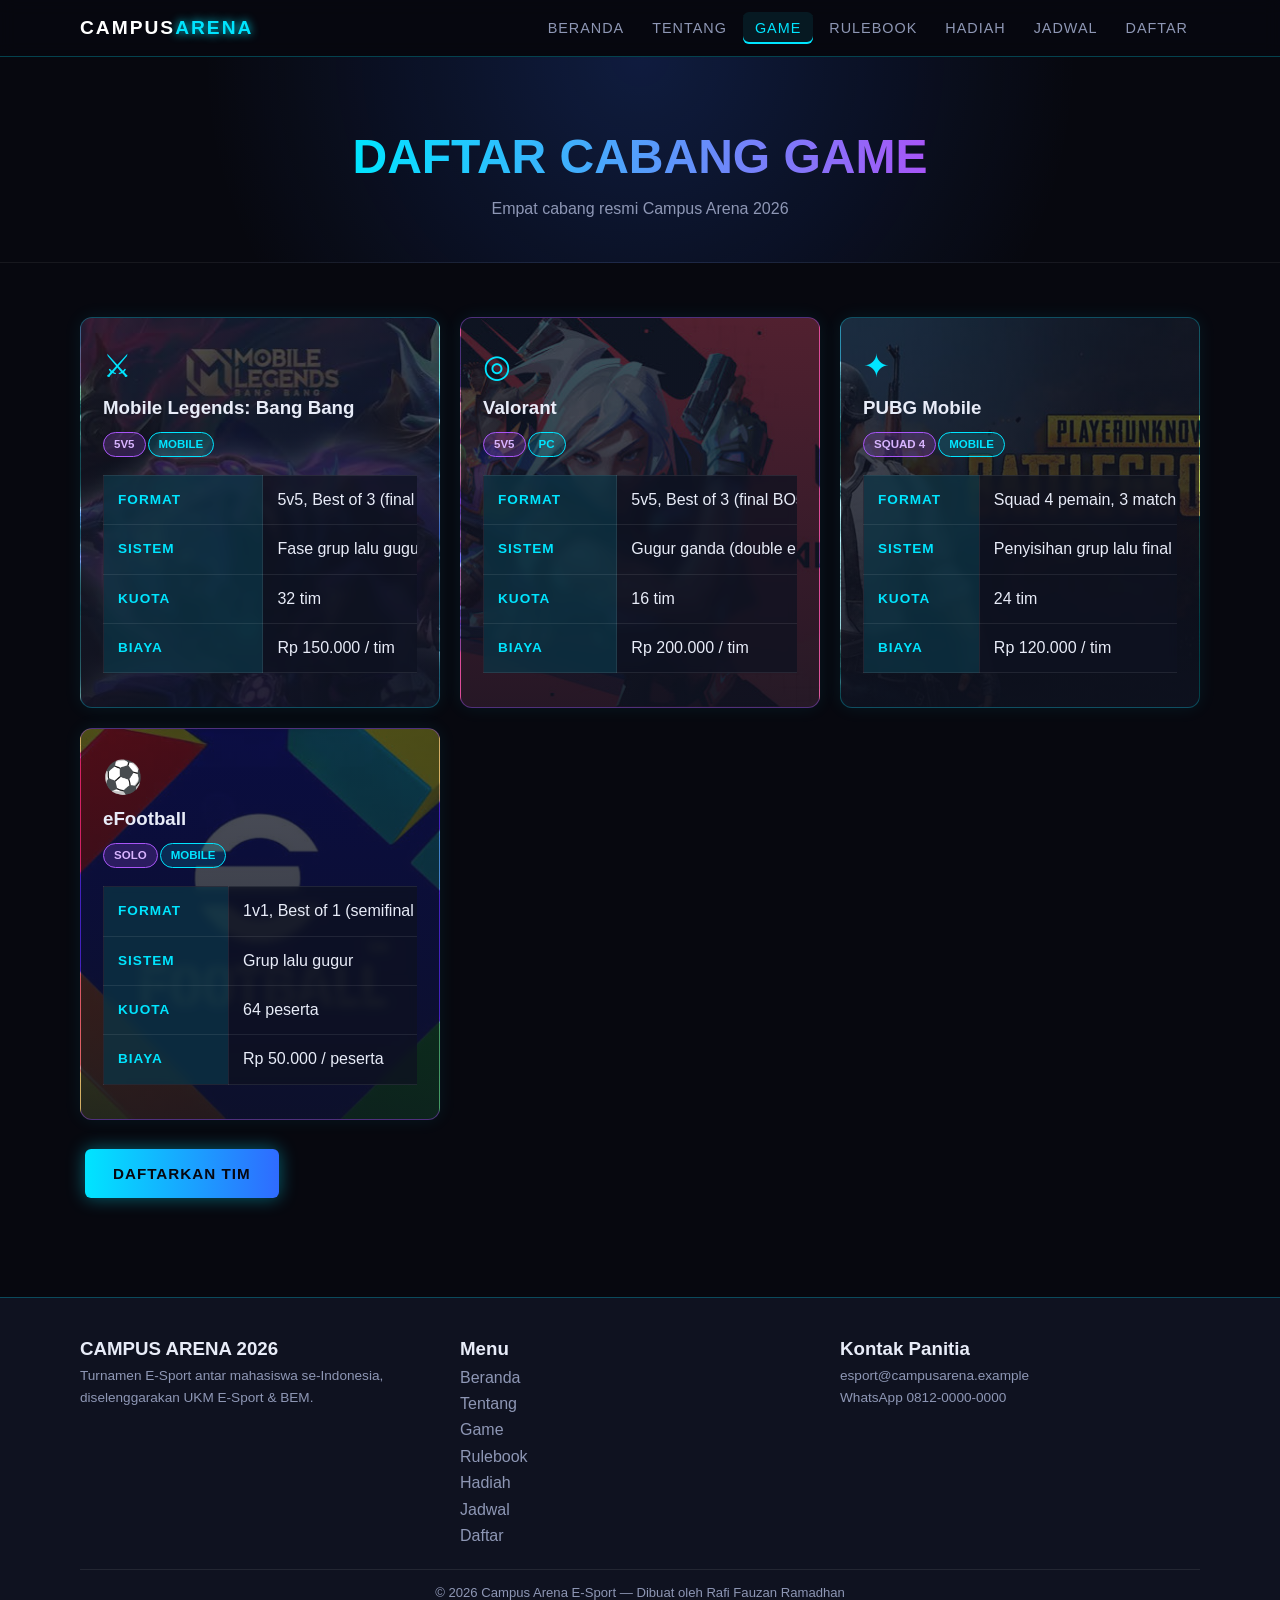
==== game.html @ 854ea695 "Add files via upload" ====
<!DOCTYPE html>
<html lang="id">

<head>
    <meta charset="UTF-8">
    <meta name="viewport" content="width=device-width,initial-scale=1">
    <title>Daftar Cabang Game | CAMPUS ARENA 2026</title>
    <link rel="stylesheet" href="css/style.css">
</head>

<body>
    <header id="rafi_fauzan_ramadhan_header">
        <div class="rafi_fauzan_ramadhan_wadah rafi_fauzan_ramadhan_bar"><a class="rafi_fauzan_ramadhan_logo"
                href="index.html">CAMPUS<span>ARENA</span></a>
            <button id="rafi_fauzan_ramadhan_tombol_menu" aria-label="Menu">☰</button>
            <ul id="rafi_fauzan_ramadhan_menu_nav">
                <li><a href="index.html">Beranda</a></li>
                <li><a href="tentang.html">Tentang</a></li>
                <li><a href="game.html" class="rafi_fauzan_ramadhan_aktif">Game</a></li>
                <li><a href="rulebook.html">Rulebook</a></li>
                <li><a href="hadiah.html">Hadiah</a></li>
                <li><a href="jadwal.html">Jadwal</a></li>
                <li><a href="kontak.html">Daftar</a></li>
            </ul>
        </div>
    </header>
    <section class="rafi_fauzan_ramadhan_judul_halaman">
        <div class="rafi_fauzan_ramadhan_wadah">
            <h1><span class="rafi_fauzan_ramadhan_neon">Daftar Cabang Game</span></h1>
            <p>Empat cabang resmi Campus Arena 2026</p>
        </div>
    </section>
    <section class="rafi_fauzan_ramadhan_seksi">
        <div class="rafi_fauzan_ramadhan_wadah">
            <div class="rafi_fauzan_ramadhan_grid" style="grid-template-columns:repeat(auto-fit,minmax(320px,1fr))">
                <div class="rafi_fauzan_ramadhan_kartu rafi_fauzan_ramadhan_bg_ml">
                    <p class="rafi_fauzan_ramadhan_ikon">⚔</p>
                    <h3>Mobile Legends: Bang Bang</h3><span class="rafi_fauzan_ramadhan_badge">5v5</span><span
                        class="rafi_fauzan_ramadhan_badge rafi_fauzan_ramadhan_badge_cyan">Mobile</span>
                    <div class="rafi_fauzan_ramadhan_scroll">
                        <table>
                            <tr>
                                <th>Format</th>
                                <td>5v5, Best of 3 (final BO5)</td>
                            </tr>
                            <tr>
                                <th>Sistem</th>
                                <td>Fase grup lalu gugur</td>
                            </tr>
                            <tr>
                                <th>Kuota</th>
                                <td>32 tim</td>
                            </tr>
                            <tr>
                                <th>Biaya</th>
                                <td>Rp 150.000 / tim</td>
                            </tr>
                        </table>
                    </div>
                </div>
                <div class="rafi_fauzan_ramadhan_kartu rafi_fauzan_ramadhan_ungu rafi_fauzan_ramadhan_bg_valorant">
                    <p class="rafi_fauzan_ramadhan_ikon">◎</p>
                    <h3>Valorant</h3><span class="rafi_fauzan_ramadhan_badge">5v5</span><span
                        class="rafi_fauzan_ramadhan_badge rafi_fauzan_ramadhan_badge_cyan">PC</span>
                    <div class="rafi_fauzan_ramadhan_scroll">
                        <table>
                            <tr>
                                <th>Format</th>
                                <td>5v5, Best of 3 (final BO5)</td>
                            </tr>
                            <tr>
                                <th>Sistem</th>
                                <td>Gugur ganda (double elimination)</td>
                            </tr>
                            <tr>
                                <th>Kuota</th>
                                <td>16 tim</td>
                            </tr>
                            <tr>
                                <th>Biaya</th>
                                <td>Rp 200.000 / tim</td>
                            </tr>
                        </table>
                    </div>
                </div>
                <div class="rafi_fauzan_ramadhan_kartu rafi_fauzan_ramadhan_bg_pubg">
                    <p class="rafi_fauzan_ramadhan_ikon">✦</p>
                    <h3>PUBG Mobile</h3><span class="rafi_fauzan_ramadhan_badge">Squad 4</span><span
                        class="rafi_fauzan_ramadhan_badge rafi_fauzan_ramadhan_badge_cyan">Mobile</span>
                    <div class="rafi_fauzan_ramadhan_scroll">
                        <table>
                            <tr>
                                <th>Format</th>
                                <td>Squad 4 pemain, 3 match per ronde</td>
                            </tr>
                            <tr>
                                <th>Sistem</th>
                                <td>Penyisihan grup lalu final (poin kumulatif)</td>
                            </tr>
                            <tr>
                                <th>Kuota</th>
                                <td>24 tim</td>
                            </tr>
                            <tr>
                                <th>Biaya</th>
                                <td>Rp 120.000 / tim</td>
                            </tr>
                        </table>
                    </div>
                </div>
                <div class="rafi_fauzan_ramadhan_kartu rafi_fauzan_ramadhan_ungu rafi_fauzan_ramadhan_bg_efootball">
                    <p class="rafi_fauzan_ramadhan_ikon">⚽</p>
                    <h3>eFootball</h3><span class="rafi_fauzan_ramadhan_badge">Solo</span><span
                        class="rafi_fauzan_ramadhan_badge rafi_fauzan_ramadhan_badge_cyan">Mobile</span>
                    <div class="rafi_fauzan_ramadhan_scroll">
                        <table>
                            <tr>
                                <th>Format</th>
                                <td>1v1, Best of 1 (semifinal &amp; final BO3)</td>
                            </tr>
                            <tr>
                                <th>Sistem</th>
                                <td>Grup lalu gugur</td>
                            </tr>
                            <tr>
                                <th>Kuota</th>
                                <td>64 peserta</td>
                            </tr>
                            <tr>
                                <th>Biaya</th>
                                <td>Rp 50.000 / peserta</td>
                            </tr>
                        </table>
                    </div>
                </div>
            </div>
            <p style="margin-top:24px"><a class="rafi_fauzan_ramadhan_tombol" href="kontak.html">Daftarkan Tim</a></p>
        </div>
    </section>
    <footer id="rafi_fauzan_ramadhan_footer">
        <div class="rafi_fauzan_ramadhan_wadah">
            <div class="rafi_fauzan_ramadhan_foot_grid">
                <div>
                    <h3>CAMPUS ARENA 2026</h3>
                    <p class="rafi_fauzan_ramadhan_info">Turnamen E-Sport antar mahasiswa se-Indonesia, diselenggarakan
                        UKM E-Sport &amp; BEM.</p>
                </div>
                <div>
                    <h3>Menu</h3><a href="index.html">Beranda</a><a href="tentang.html">Tentang</a><a
                        href="game.html">Game</a><a href="rulebook.html">Rulebook</a><a href="hadiah.html">Hadiah</a><a
                        href="jadwal.html">Jadwal</a><a href="kontak.html">Daftar</a>
                </div>
                <div>
                    <h3>Kontak Panitia</h3>
                    <p class="rafi_fauzan_ramadhan_info">esport@campusarena.example<br>WhatsApp 0812-0000-0000</p>
                </div>
            </div>
            <p class="rafi_fauzan_ramadhan_hak">© 2026 Campus Arena E-Sport — Dibuat oleh Rafi Fauzan Ramadhan</p>
        </div>
    </footer>
    <script src="js/script.js"></script>
</body>

</html>
---- css/style.css ----
:root{--bg:#07080f;--bg2:#0f1220;--kartu:#141829;--cyan:#00e5ff;--ungu:#a855f7;--biru:#2f6bff;--teks:#e8ecf8;--redup:#8e97b5}
*{box-sizing:border-box;margin:0;padding:0}
body{font-family:'Segoe UI',Arial,sans-serif;background:var(--bg);color:var(--teks);line-height:1.65}
a{color:var(--cyan)}
.rafi_fauzan_ramadhan_wadah{width:min(1120px,92%);margin:auto}
#rafi_fauzan_ramadhan_header{position:sticky;top:0;z-index:50;background:#07080fee;border-bottom:1px solid #00e5ff44;backdrop-filter:blur(8px)}
.rafi_fauzan_ramadhan_bar{display:flex;justify-content:space-between;align-items:center;padding:12px 0}
.rafi_fauzan_ramadhan_logo{font-weight:800;letter-spacing:2px;text-decoration:none;color:#fff;font-size:1.2rem}
.rafi_fauzan_ramadhan_logo span{color:var(--cyan);text-shadow:0 0 10px var(--cyan)}
#rafi_fauzan_ramadhan_menu_nav{display:flex;gap:4px;list-style:none}
#rafi_fauzan_ramadhan_menu_nav a{color:var(--redup);text-decoration:none;padding:8px 12px;border-radius:6px;font-size:.9rem;text-transform:uppercase;letter-spacing:1px}
#rafi_fauzan_ramadhan_menu_nav a:hover,#rafi_fauzan_ramadhan_menu_nav a.rafi_fauzan_ramadhan_aktif{color:var(--cyan);background:#00e5ff15;box-shadow:inset 0 -2px var(--cyan)}
#rafi_fauzan_ramadhan_tombol_menu{display:none;background:none;border:1px solid var(--cyan);color:var(--cyan);font-size:1.6rem;padding:0 10px;border-radius:6px;cursor:pointer}
.rafi_fauzan_ramadhan_hero{padding:110px 0 90px;text-align:center;background:radial-gradient(circle at 50% 0,#a855f733,transparent 60%),linear-gradient(#00e5ff12 1px,transparent 1px) 0 0/48px 48px,linear-gradient(90deg,#00e5ff12 1px,transparent 1px) 0 0/48px 48px}
.rafi_fauzan_ramadhan_label{display:inline-block;border:1px solid var(--cyan);color:var(--cyan);padding:4px 16px;border-radius:30px;font-size:.8rem;letter-spacing:3px}
.rafi_fauzan_ramadhan_hero h1{font-size:clamp(2.4rem,8vw,5.4rem);line-height:1.05;margin:20px 0;font-weight:900;text-transform:uppercase}
.rafi_fauzan_ramadhan_neon{background:linear-gradient(90deg,var(--cyan),var(--ungu),var(--cyan));background-size:200%;-webkit-background-clip:text;background-clip:text;color:transparent;animation:rafi_fauzan_ramadhan_geser 4s linear infinite}
@keyframes rafi_fauzan_ramadhan_geser{to{background-position:200%}}
.rafi_fauzan_ramadhan_hero p{max-width:640px;margin:0 auto 28px;color:var(--redup)}
.rafi_fauzan_ramadhan_tombol{display:inline-block;padding:12px 28px;margin:5px;border-radius:6px;text-decoration:none;font-weight:700;letter-spacing:1px;text-transform:uppercase;border:0;cursor:pointer;font-size:.95rem;color:#07080f;background:linear-gradient(90deg,var(--cyan),var(--biru));box-shadow:0 0 18px #00e5ff66}
.rafi_fauzan_ramadhan_tombol:hover{transform:translateY(-2px);box-shadow:0 0 28px #00e5ffaa}
.rafi_fauzan_ramadhan_tombol_garis{background:none;color:var(--ungu);border:2px solid var(--ungu);box-shadow:0 0 14px #a855f755}
.rafi_fauzan_ramadhan_judul_halaman{padding:60px 0 40px;text-align:center;border-bottom:1px solid #ffffff10;background:radial-gradient(circle at 50% 0,#2f6bff33,transparent 65%)}
.rafi_fauzan_ramadhan_judul_halaman h1{font-size:clamp(1.8rem,5vw,3rem);text-transform:uppercase}
.rafi_fauzan_ramadhan_judul_halaman p{color:var(--redup)}
.rafi_fauzan_ramadhan_seksi{padding:54px 0}.rafi_fauzan_ramadhan_seksi h2{font-size:1.7rem;margin-bottom:20px;text-transform:uppercase;letter-spacing:1px}
.rafi_fauzan_ramadhan_seksi h2::before{content:'// ';color:var(--cyan)}
.rafi_fauzan_ramadhan_grid{display:grid;grid-template-columns:repeat(auto-fit,minmax(240px,1fr));gap:20px}
.rafi_fauzan_ramadhan_kartu{background:var(--kartu);border:1px solid #00e5ff44;border-radius:12px;padding:22px;box-shadow:0 0 18px #00e5ff14;transition:.25s}
.rafi_fauzan_ramadhan_kartu:hover{border-color:var(--cyan);box-shadow:0 0 24px #00e5ff55;transform:translateY(-4px)}
.rafi_fauzan_ramadhan_kartu h3{margin-bottom:6px}.rafi_fauzan_ramadhan_ikon{font-size:2rem;color:var(--cyan)}
.rafi_fauzan_ramadhan_ungu{border-color:#a855f766}.rafi_fauzan_ramadhan_ungu:hover{border-color:var(--ungu);box-shadow:0 0 24px #a855f755}
.rafi_fauzan_ramadhan_badge{display:inline-block;font-size:.72rem;font-weight:700;padding:2px 10px;border-radius:20px;background:#a855f733;color:#d8b4fe;border:1px solid var(--ungu);margin:2px 2px 6px 0;text-transform:uppercase}
.rafi_fauzan_ramadhan_badge_cyan{background:#00e5ff22;color:var(--cyan);border-color:var(--cyan)}
.rafi_fauzan_ramadhan_angka{font-size:2.4rem;font-weight:900}
.rafi_fauzan_ramadhan_prize{text-align:center;padding:34px;border-radius:14px;background:linear-gradient(135deg,#2f6bff33,#a855f733);border:1px solid var(--cyan);box-shadow:0 0 30px #00e5ff44}
.rafi_fauzan_ramadhan_prize .rafi_fauzan_ramadhan_angka{font-size:clamp(2.4rem,8vw,4.4rem)}
.rafi_fauzan_ramadhan_garis{list-style:none;border-left:2px solid var(--cyan);padding-left:22px}
.rafi_fauzan_ramadhan_garis li{position:relative;margin-bottom:18px}
.rafi_fauzan_ramadhan_garis li::before{content:'';position:absolute;left:-30px;top:6px;width:14px;height:14px;border-radius:50%;background:var(--bg);border:2px solid var(--cyan);box-shadow:0 0 8px var(--cyan)}
.rafi_fauzan_ramadhan_garis b{color:var(--cyan)}
.rafi_fauzan_ramadhan_scroll{overflow-x:auto}
table{width:100%;border-collapse:collapse;margin:12px 0;background:var(--kartu);min-width:520px}
th,td{padding:11px 14px;border:1px solid #ffffff15;text-align:left}
th{background:#00e5ff1f;color:var(--cyan);text-transform:uppercase;font-size:.85rem;letter-spacing:1px}
tr:hover td{background:#ffffff08}
.rafi_fauzan_ramadhan_emas{color:#ffd54a}.rafi_fauzan_ramadhan_perak{color:#cfd8e6}.rafi_fauzan_ramadhan_perunggu{color:#e0904f}
.rafi_fauzan_ramadhan_podium{text-align:center}.rafi_fauzan_ramadhan_podium .rafi_fauzan_ramadhan_angka{font-size:1.7rem}
.rafi_fauzan_ramadhan_tab_bar,.rafi_fauzan_ramadhan_filter{display:flex;flex-wrap:wrap;gap:8px;margin-bottom:22px}
.rafi_fauzan_ramadhan_tab_bar button,.rafi_fauzan_ramadhan_filter button{background:var(--kartu);color:var(--redup);border:1px solid #ffffff25;padding:10px 20px;border-radius:6px;cursor:pointer;font-weight:600;font-size:.9rem}
.rafi_fauzan_ramadhan_tab_bar button.rafi_fauzan_ramadhan_aktif,.rafi_fauzan_ramadhan_filter button.rafi_fauzan_ramadhan_aktif,.rafi_fauzan_ramadhan_tab_bar button:hover,.rafi_fauzan_ramadhan_filter button:hover{color:#07080f;background:var(--cyan);border-color:var(--cyan);box-shadow:0 0 14px #00e5ff77}
.rafi_fauzan_ramadhan_panel{display:none}.rafi_fauzan_ramadhan_panel.rafi_fauzan_ramadhan_aktif{display:block;animation:rafi_fauzan_ramadhan_muncul .35s}
@keyframes rafi_fauzan_ramadhan_muncul{from{opacity:0;transform:translateY(8px)}}
.rafi_fauzan_ramadhan_aturan{background:var(--kartu);border:1px solid #ffffff20;border-radius:10px;margin-bottom:10px;overflow:hidden}
.rafi_fauzan_ramadhan_aturan_judul{width:100%;text-align:left;background:none;border:0;color:var(--teks);padding:16px 18px;font-size:1rem;font-weight:600;cursor:pointer;display:flex;justify-content:space-between;gap:10px}
.rafi_fauzan_ramadhan_aturan_judul::after{content:'+';color:var(--cyan);font-size:1.3rem}
.rafi_fauzan_ramadhan_aturan.rafi_fauzan_ramadhan_buka{border-color:var(--cyan)}.rafi_fauzan_ramadhan_aturan.rafi_fauzan_ramadhan_buka .rafi_fauzan_ramadhan_aturan_judul::after{content:'−'}
.rafi_fauzan_ramadhan_aturan_isi{display:none;padding:0 18px 16px;color:var(--redup)}.rafi_fauzan_ramadhan_aturan.rafi_fauzan_ramadhan_buka .rafi_fauzan_ramadhan_aturan_isi{display:block}
.rafi_fauzan_ramadhan_aturan_isi li{margin-left:20px}
.rafi_fauzan_ramadhan_sembunyi{display:none!important}
.rafi_fauzan_ramadhan_dua{display:grid;grid-template-columns:1.4fr 1fr;gap:28px;align-items:start}
.rafi_fauzan_ramadhan_form .rafi_fauzan_ramadhan_baris{display:flex;flex-direction:column;margin-bottom:14px}
.rafi_fauzan_ramadhan_form label{font-weight:600;margin-bottom:4px;font-size:.9rem}
.rafi_fauzan_ramadhan_form input,.rafi_fauzan_ramadhan_form select,.rafi_fauzan_ramadhan_form textarea{background:#0b0e1a;color:var(--teks);border:1px solid #ffffff30;border-radius:8px;padding:10px;font:inherit}
.rafi_fauzan_ramadhan_form input:focus,.rafi_fauzan_ramadhan_form select:focus,.rafi_fauzan_ramadhan_form textarea:focus{outline:0;border-color:var(--cyan);box-shadow:0 0 10px #00e5ff55}
.rafi_fauzan_ramadhan_galat{color:#ff5c7a;font-size:.82rem;min-height:1em}
.rafi_fauzan_ramadhan_info{color:var(--redup);font-size:.85rem}
#rafi_fauzan_ramadhan_modal{position:fixed;inset:0;background:#000b;display:none;align-items:center;justify-content:center;z-index:100;padding:16px}
#rafi_fauzan_ramadhan_modal.rafi_fauzan_ramadhan_buka{display:flex}
.rafi_fauzan_ramadhan_modal_isi{background:var(--kartu);border:1px solid var(--cyan);box-shadow:0 0 40px #00e5ff66;border-radius:14px;padding:26px;width:min(520px,100%);max-height:90vh;overflow:auto}
.rafi_fauzan_ramadhan_modal_isi h3{color:var(--cyan);margin-bottom:12px}
.rafi_fauzan_ramadhan_modal_isi dt{color:var(--redup);font-size:.8rem;text-transform:uppercase;margin-top:8px}
.rafi_fauzan_ramadhan_modal_isi dd{white-space:pre-line;word-break:break-word}
#rafi_fauzan_ramadhan_footer{margin-top:40px;padding:36px 0 16px;border-top:1px solid #00e5ff44;background:var(--bg2)}
.rafi_fauzan_ramadhan_foot_grid{display:grid;grid-template-columns:repeat(auto-fit,minmax(200px,1fr));gap:20px}
#rafi_fauzan_ramadhan_footer a{display:block;color:var(--redup);text-decoration:none}#rafi_fauzan_ramadhan_footer a:hover{color:var(--cyan)}
.rafi_fauzan_ramadhan_hak{text-align:center;font-size:.82rem;color:var(--redup);margin-top:20px;border-top:1px solid #ffffff15;padding-top:12px}
@media(max-width:860px){
#rafi_fauzan_ramadhan_tombol_menu{display:block}
#rafi_fauzan_ramadhan_menu_nav{display:none;position:absolute;top:100%;left:0;right:0;background:#07080ffa;flex-direction:column;padding:10px 4%;border-bottom:1px solid var(--cyan)}
#rafi_fauzan_ramadhan_menu_nav.rafi_fauzan_ramadhan_buka{display:flex}
.rafi_fauzan_ramadhan_dua{grid-template-columns:1fr}}

/* Background foto untuk kartu cabang game */
.rafi_fauzan_ramadhan_bg_ml,.rafi_fauzan_ramadhan_bg_valorant,.rafi_fauzan_ramadhan_bg_pubg,.rafi_fauzan_ramadhan_bg_efootball{background-size:cover;background-position:center;background-repeat:no-repeat;position:relative;overflow:hidden}
.rafi_fauzan_ramadhan_bg_ml{background-image:linear-gradient(180deg,rgba(14,18,32,.72),rgba(14,18,32,.90)),url('../img/mlbb.jpg')}
.rafi_fauzan_ramadhan_bg_valorant{background-image:linear-gradient(180deg,rgba(14,18,32,.72),rgba(14,18,32,.90)),url('../img/valorant.jpg')}
.rafi_fauzan_ramadhan_bg_pubg{background-image:linear-gradient(180deg,rgba(14,18,32,.72),rgba(14,18,32,.90)),url('../img/pubg.jpg')}
.rafi_fauzan_ramadhan_bg_efootball{background-image:linear-gradient(180deg,rgba(14,18,32,.72),rgba(14,18,32,.90)),url('../img/efootball.jpg')}
.rafi_fauzan_ramadhan_kartu table{background:rgba(14,18,32,.75);backdrop-filter:blur(4px)}
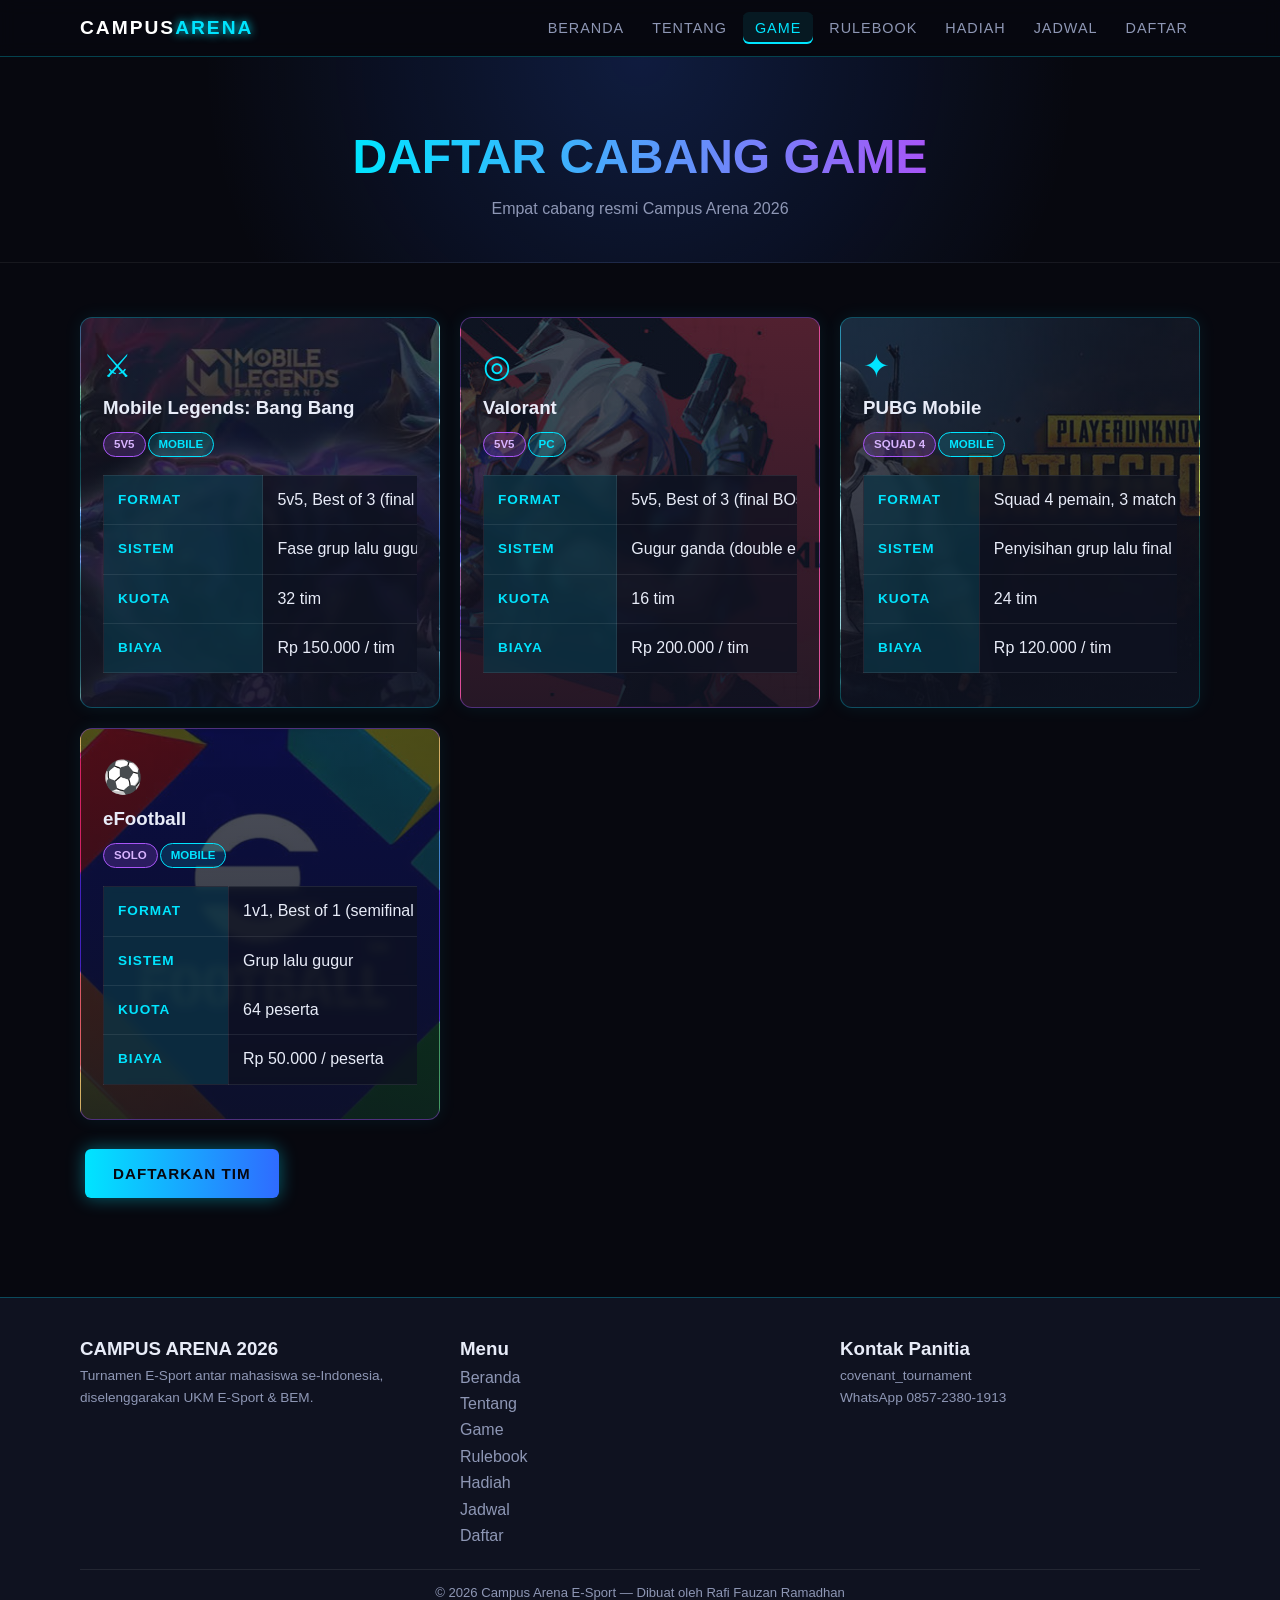
==== commit 6a47a7a0: "Add files via upload" ====
--- a/game.html
+++ b/game.html
@@ -152,7 +152,7 @@
                 </div>
                 <div>
                     <h3>Kontak Panitia</h3>
-                    <p class="rafi_fauzan_ramadhan_info">esport@campusarena.example<br>WhatsApp 0812-0000-0000</p>
+                    <p class="rafi_fauzan_ramadhan_info">covenant_tournament<br>WhatsApp 0857-2380-1913</p>
                 </div>
             </div>
             <p class="rafi_fauzan_ramadhan_hak">© 2026 Campus Arena E-Sport — Dibuat oleh Rafi Fauzan Ramadhan</p>
